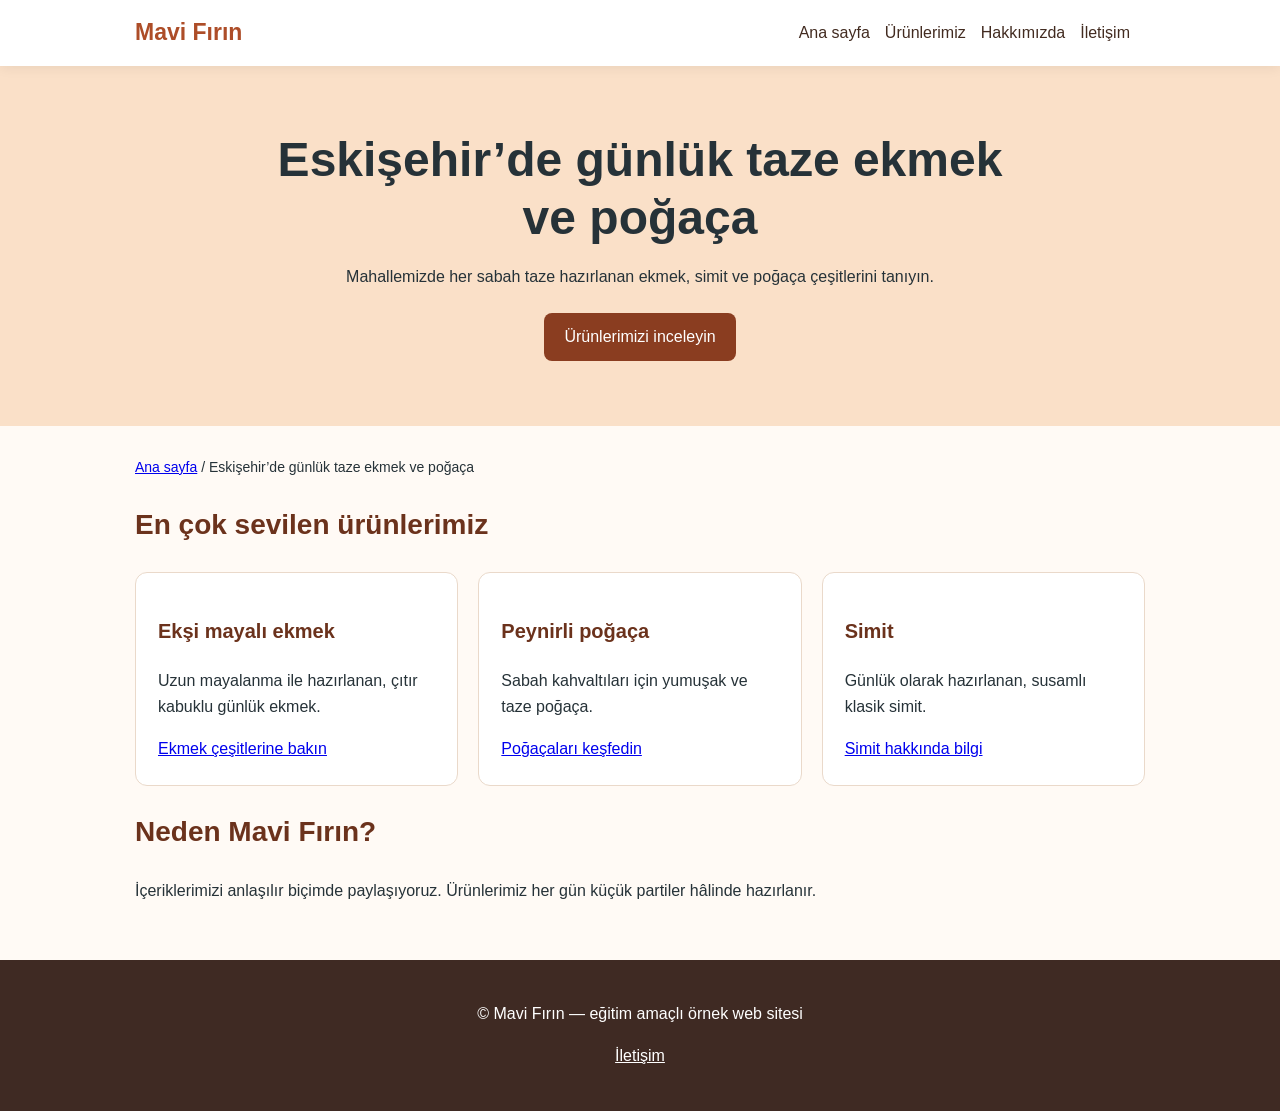
==== index.html @ 0f8dbdda "dosyalar eklendi" ====
<!doctype html><html lang="tr"><head><meta charset="utf-8"><meta name="viewport" content="width=device-width, initial-scale=1"><title>Eskişehir’de Günlük Taze Ekmek ve Poğaça | Mavi Fırın</title><meta name="description" content="Eskişehir’de günlük taze ekmek, simit ve poğaça için Mavi Fırın’ı keşfedin. Ürünlerimizi, çalışma saatlerimizi ve iletişim bilgilerimizi inceleyin."><link rel="stylesheet" href="style.css"><!-- 8. hafta: Google etiketini Analytics arayüzünden alıp BURAYA yerleştirin; gerçek kimlik yazın. --></head><body><header><nav aria-label="Ana menü"><span class="brand">Mavi Fırın</span><div><a href="index.html">Ana sayfa</a><a href="urunler.html">Ürünlerimiz</a><a href="hakkimizda.html">Hakkımızda</a><a href="iletisim.html">İletişim</a></div></nav></header><section class="hero"><h1>Eskişehir’de günlük taze ekmek ve poğaça</h1><p>Mahallemizde her sabah taze hazırlanan ekmek, simit ve poğaça çeşitlerini tanıyın.</p><a class="btn" href="urunler.html">Ürünlerimizi inceleyin</a></section><main><p class="crumb"><a href="index.html">Ana sayfa</a> / Eskişehir’de günlük taze ekmek ve poğaça</p><section><h2>En çok sevilen ürünlerimiz</h2><div class="cards"><article class="card"><h3>Ekşi mayalı ekmek</h3><p>Uzun mayalanma ile hazırlanan, çıtır kabuklu günlük ekmek.</p><a href="urunler.html">Ekmek çeşitlerine bakın</a></article><article class="card"><h3>Peynirli poğaça</h3><p>Sabah kahvaltıları için yumuşak ve taze poğaça.</p><a href="urunler.html">Poğaçaları keşfedin</a></article><article class="card"><h3>Simit</h3><p>Günlük olarak hazırlanan, susamlı klasik simit.</p><a href="urunler.html">Simit hakkında bilgi</a></article></div></section><section><h2>Neden Mavi Fırın?</h2><p>İçeriklerimizi anlaşılır biçimde paylaşıyoruz. Ürünlerimiz her gün küçük partiler hâlinde hazırlanır.</p></section></main><footer><p>© Mavi Fırın — eğitim amaçlı örnek web sitesi</p><p><a href="iletisim.html">İletişim</a></p></footer></body></html>
---- style.css ----
*{box-sizing:border-box}body{margin:0;font-family:Arial,Helvetica,sans-serif;color:#263238;line-height:1.65;background:#fffaf5}header{background:#fff;box-shadow:0 2px 12px #0001;position:sticky;top:0}nav{max-width:1050px;margin:auto;display:flex;justify-content:space-between;align-items:center;gap:18px;padding:14px 20px;flex-wrap:wrap}nav a{color:#422b20;text-decoration:none;margin-right:15px}nav a:hover,nav a:focus{text-decoration:underline}.brand{font-weight:800;font-size:23px;color:#ad4d28}.hero{background:#fae0c8;padding:65px 20px;text-align:center}.hero h1{font-size:clamp(28px,5vw,48px);line-height:1.2;max-width:790px;margin:0 auto 18px}.hero p{max-width:650px;margin:0 auto 22px}.btn{display:inline-block;background:#8a3d20;color:white;padding:11px 20px;border-radius:8px;text-decoration:none}main{max-width:1050px;margin:30px auto;padding:0 20px}h2{font-size:28px;color:#6b321c}h3{font-size:20px;color:#6b321c}.cards{display:grid;grid-template-columns:repeat(auto-fit,minmax(240px,1fr));gap:20px}.card{background:white;padding:22px;border-radius:12px;border:1px solid #ead9ca}.notice{padding:17px;background:#fff1dc;border-left:5px solid #bc702b;margin:25px 0}footer{margin-top:55px;padding:25px;background:#3f2a23;color:#fff;text-align:center}footer a{color:white}.crumb{font-size:14px}label{display:block;margin:15px 0 4px}input,textarea{width:100%;max-width:550px;padding:10px;border:1px solid #987b6c;border-radius:6px}button{background:#8a3d20;color:white;padding:12px;border:0;border-radius:6px;cursor:pointer}@media(max-width:600px){nav{display:block}nav a{display:inline-block;margin:4px 9px 4px 0}.hero{padding:45px 16px}}
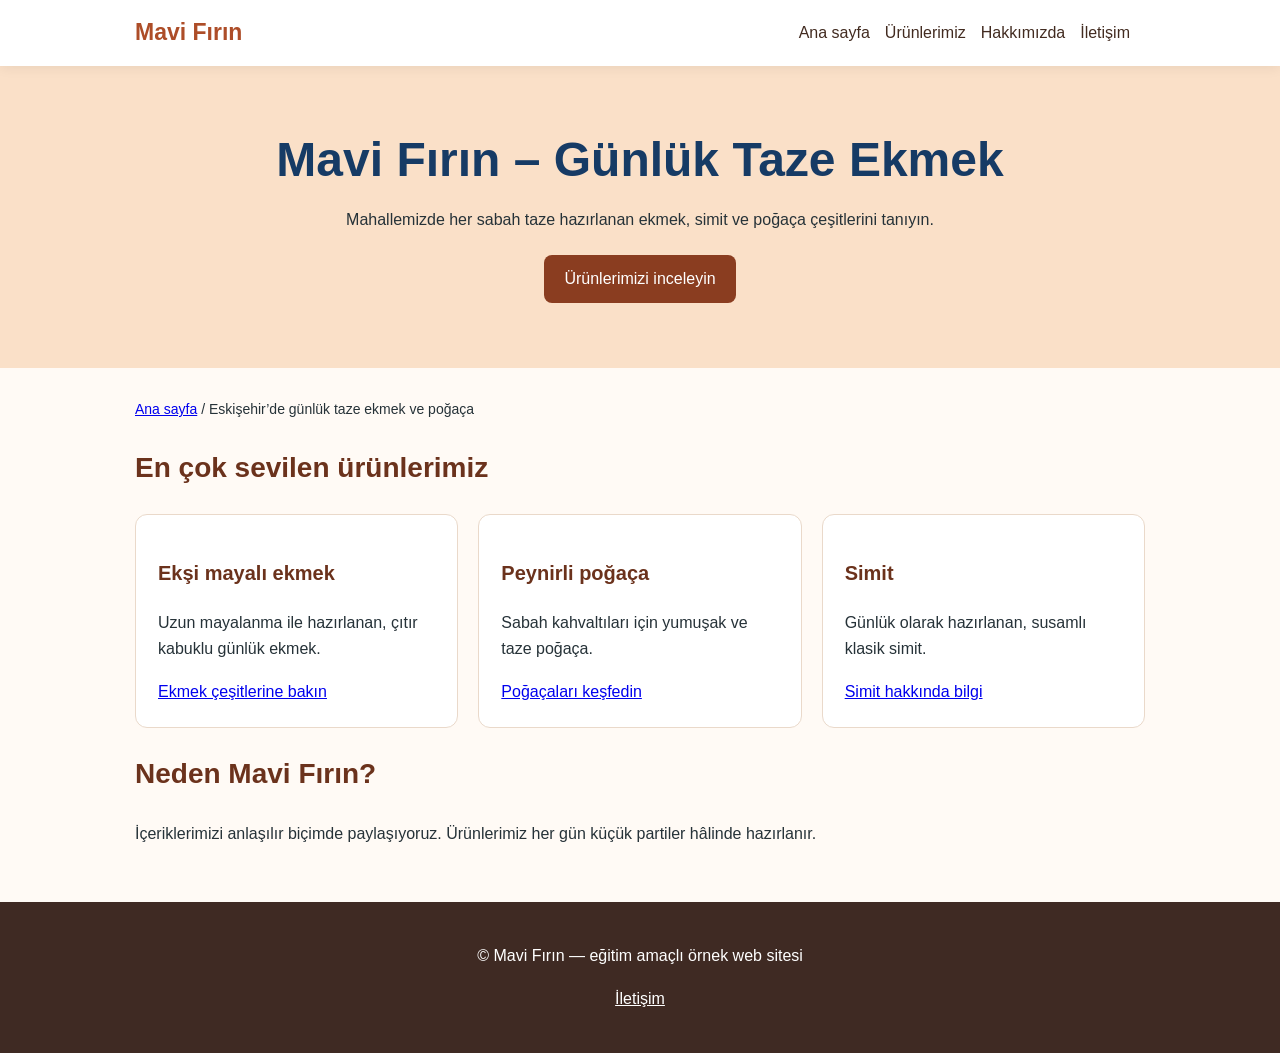
==== commit 0ee51f35: "Ana sayfa basligi, CSS stilleri ve hafta 1-2-3 soru-cevap raporu guncellendi" ====
--- a/index.html
+++ b/index.html
@@ -1 +1 @@
-<!doctype html><html lang="tr"><head><meta charset="utf-8"><meta name="viewport" content="width=device-width, initial-scale=1"><title>Eskişehir’de Günlük Taze Ekmek ve Poğaça | Mavi Fırın</title><meta name="description" content="Eskişehir’de günlük taze ekmek, simit ve poğaça için Mavi Fırın’ı keşfedin. Ürünlerimizi, çalışma saatlerimizi ve iletişim bilgilerimizi inceleyin."><link rel="stylesheet" href="style.css"><!-- 8. hafta: Google etiketini Analytics arayüzünden alıp BURAYA yerleştirin; gerçek kimlik yazın. --></head><body><header><nav aria-label="Ana menü"><span class="brand">Mavi Fırın</span><div><a href="index.html">Ana sayfa</a><a href="urunler.html">Ürünlerimiz</a><a href="hakkimizda.html">Hakkımızda</a><a href="iletisim.html">İletişim</a></div></nav></header><section class="hero"><h1>Eskişehir’de günlük taze ekmek ve poğaça</h1><p>Mahallemizde her sabah taze hazırlanan ekmek, simit ve poğaça çeşitlerini tanıyın.</p><a class="btn" href="urunler.html">Ürünlerimizi inceleyin</a></section><main><p class="crumb"><a href="index.html">Ana sayfa</a> / Eskişehir’de günlük taze ekmek ve poğaça</p><section><h2>En çok sevilen ürünlerimiz</h2><div class="cards"><article class="card"><h3>Ekşi mayalı ekmek</h3><p>Uzun mayalanma ile hazırlanan, çıtır kabuklu günlük ekmek.</p><a href="urunler.html">Ekmek çeşitlerine bakın</a></article><article class="card"><h3>Peynirli poğaça</h3><p>Sabah kahvaltıları için yumuşak ve taze poğaça.</p><a href="urunler.html">Poğaçaları keşfedin</a></article><article class="card"><h3>Simit</h3><p>Günlük olarak hazırlanan, susamlı klasik simit.</p><a href="urunler.html">Simit hakkında bilgi</a></article></div></section><section><h2>Neden Mavi Fırın?</h2><p>İçeriklerimizi anlaşılır biçimde paylaşıyoruz. Ürünlerimiz her gün küçük partiler hâlinde hazırlanır.</p></section></main><footer><p>© Mavi Fırın — eğitim amaçlı örnek web sitesi</p><p><a href="iletisim.html">İletişim</a></p></footer></body></html>+<!doctype html><html lang="tr"><head><meta charset="utf-8"><meta name="viewport" content="width=device-width, initial-scale=1"><title>Eskişehir’de Günlük Taze Ekmek ve Poğaça | Mavi Fırın</title><meta name="description" content="Eskişehir’de günlük taze ekmek, simit ve poğaça için Mavi Fırın’ı keşfedin. Ürünlerimizi, çalışma saatlerimizi ve iletişim bilgilerimizi inceleyin."><link rel="stylesheet" href="style.css"><!-- 8. hafta: Google etiketini Analytics arayüzünden alıp BURAYA yerleştirin; gerçek kimlik yazın. --></head><body><header><nav aria-label="Ana menü"><span class="brand">Mavi Fırın</span><div><a href="index.html">Ana sayfa</a><a href="urunler.html">Ürünlerimiz</a><a href="hakkimizda.html">Hakkımızda</a><a href="iletisim.html">İletişim</a></div></nav></header><section class="hero"><h1>Mavi Fırın – Günlük Taze Ekmek</h1><p>Mahallemizde her sabah taze hazırlanan ekmek, simit ve poğaça çeşitlerini tanıyın.</p><a class="btn" href="urunler.html">Ürünlerimizi inceleyin</a></section><main><p class="crumb"><a href="index.html">Ana sayfa</a> / Eskişehir’de günlük taze ekmek ve poğaça</p><section><h2>En çok sevilen ürünlerimiz</h2><div class="cards"><article class="card"><h3>Ekşi mayalı ekmek</h3><p>Uzun mayalanma ile hazırlanan, çıtır kabuklu günlük ekmek.</p><a href="urunler.html">Ekmek çeşitlerine bakın</a></article><article class="card"><h3>Peynirli poğaça</h3><p>Sabah kahvaltıları için yumuşak ve taze poğaça.</p><a href="urunler.html">Poğaçaları keşfedin</a></article><article class="card"><h3>Simit</h3><p>Günlük olarak hazırlanan, susamlı klasik simit.</p><a href="urunler.html">Simit hakkında bilgi</a></article></div></section><section><h2>Neden Mavi Fırın?</h2><p>İçeriklerimizi anlaşılır biçimde paylaşıyoruz. Ürünlerimiz her gün küçük partiler hâlinde hazırlanır.</p></section></main><footer><p>© Mavi Fırın — eğitim amaçlı örnek web sitesi</p><p><a href="iletisim.html">İletişim</a></p></footer></body></html>
--- a/style.css
+++ b/style.css
@@ -1 +1 @@
-*{box-sizing:border-box}body{margin:0;font-family:Arial,Helvetica,sans-serif;color:#263238;line-height:1.65;background:#fffaf5}header{background:#fff;box-shadow:0 2px 12px #0001;position:sticky;top:0}nav{max-width:1050px;margin:auto;display:flex;justify-content:space-between;align-items:center;gap:18px;padding:14px 20px;flex-wrap:wrap}nav a{color:#422b20;text-decoration:none;margin-right:15px}nav a:hover,nav a:focus{text-decoration:underline}.brand{font-weight:800;font-size:23px;color:#ad4d28}.hero{background:#fae0c8;padding:65px 20px;text-align:center}.hero h1{font-size:clamp(28px,5vw,48px);line-height:1.2;max-width:790px;margin:0 auto 18px}.hero p{max-width:650px;margin:0 auto 22px}.btn{display:inline-block;background:#8a3d20;color:white;padding:11px 20px;border-radius:8px;text-decoration:none}main{max-width:1050px;margin:30px auto;padding:0 20px}h2{font-size:28px;color:#6b321c}h3{font-size:20px;color:#6b321c}.cards{display:grid;grid-template-columns:repeat(auto-fit,minmax(240px,1fr));gap:20px}.card{background:white;padding:22px;border-radius:12px;border:1px solid #ead9ca}.notice{padding:17px;background:#fff1dc;border-left:5px solid #bc702b;margin:25px 0}footer{margin-top:55px;padding:25px;background:#3f2a23;color:#fff;text-align:center}footer a{color:white}.crumb{font-size:14px}label{display:block;margin:15px 0 4px}input,textarea{width:100%;max-width:550px;padding:10px;border:1px solid #987b6c;border-radius:6px}button{background:#8a3d20;color:white;padding:12px;border:0;border-radius:6px;cursor:pointer}@media(max-width:600px){nav{display:block}nav a{display:inline-block;margin:4px 9px 4px 0}.hero{padding:45px 16px}}+*{box-sizing:border-box}body{margin:0;font-family:Arial,Helvetica,sans-serif;color:#263238;line-height:1.65;background:#fffaf5}header{background:#fff;box-shadow:0 2px 12px #0001;position:sticky;top:0}nav{max-width:1050px;margin:auto;display:flex;justify-content:space-between;align-items:center;gap:18px;padding:14px 20px;flex-wrap:wrap}nav a{color:#422b20;text-decoration:none;margin-right:15px}nav a:hover,nav a:focus{text-decoration:underline}.brand{font-weight:800;font-size:23px;color:#ad4d28}.hero{background:#fae0c8;padding:65px 20px;text-align:center}.hero h1{font-size:clamp(28px,5vw,48px);line-height:1.2;max-width:790px;margin:0 auto 18px}.hero p{max-width:650px;margin:0 auto 22px}.btn{display:inline-block;background:#8a3d20;color:white;padding:11px 20px;border-radius:8px;text-decoration:none}main{max-width:1050px;margin:30px auto;padding:0 20px}h2{font-size:28px;color:#6b321c}h3{font-size:20px;color:#6b321c}.cards{display:grid;grid-template-columns:repeat(auto-fit,minmax(240px,1fr));gap:20px}.card{background:white;padding:22px;border-radius:12px;border:1px solid #ead9ca}.notice{padding:17px;background:#fff1dc;border-left:5px solid #bc702b;margin:25px 0}footer{margin-top:55px;padding:25px;background:#3f2a23;color:#fff;text-align:center}footer a{color:white}.crumb{font-size:14px}label{display:block;margin:15px 0 4px}input,textarea{width:100%;max-width:550px;padding:10px;border:1px solid #987b6c;border-radius:6px}button{background:#8a3d20;color:white;padding:12px;border:0;border-radius:6px;cursor:pointer}@media(max-width:600px){nav{display:block}nav a{display:inline-block;margin:4px 9px 4px 0}.hero{padding:45px 16px}}h1{color:#163b65}a{text-decoration:underline}
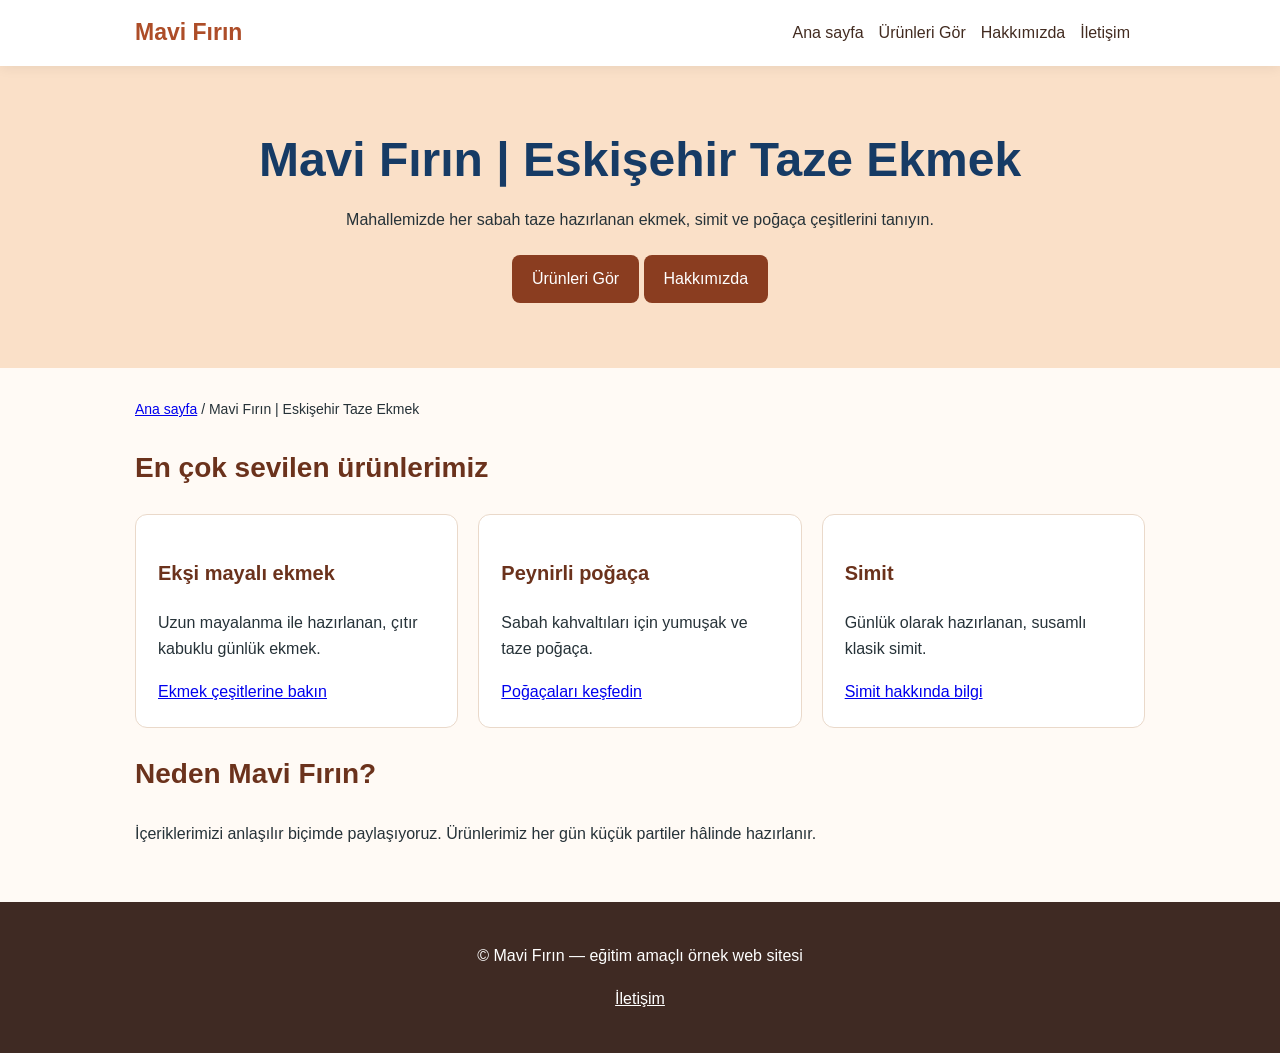
==== commit 844b66f0: "Ana sayfa basligi, CSS stilleri ve hafta 1-2-3 soru-cevap raporu guncellendi" ====
--- a/index.html
+++ b/index.html
@@ -1 +1 @@
-<!doctype html><html lang="tr"><head><meta charset="utf-8"><meta name="viewport" content="width=device-width, initial-scale=1"><title>Eskişehir’de Günlük Taze Ekmek ve Poğaça | Mavi Fırın</title><meta name="description" content="Eskişehir’de günlük taze ekmek, simit ve poğaça için Mavi Fırın’ı keşfedin. Ürünlerimizi, çalışma saatlerimizi ve iletişim bilgilerimizi inceleyin."><link rel="stylesheet" href="style.css"><!-- 8. hafta: Google etiketini Analytics arayüzünden alıp BURAYA yerleştirin; gerçek kimlik yazın. --></head><body><header><nav aria-label="Ana menü"><span class="brand">Mavi Fırın</span><div><a href="index.html">Ana sayfa</a><a href="urunler.html">Ürünlerimiz</a><a href="hakkimizda.html">Hakkımızda</a><a href="iletisim.html">İletişim</a></div></nav></header><section class="hero"><h1>Mavi Fırın – Günlük Taze Ekmek</h1><p>Mahallemizde her sabah taze hazırlanan ekmek, simit ve poğaça çeşitlerini tanıyın.</p><a class="btn" href="urunler.html">Ürünlerimizi inceleyin</a></section><main><p class="crumb"><a href="index.html">Ana sayfa</a> / Eskişehir’de günlük taze ekmek ve poğaça</p><section><h2>En çok sevilen ürünlerimiz</h2><div class="cards"><article class="card"><h3>Ekşi mayalı ekmek</h3><p>Uzun mayalanma ile hazırlanan, çıtır kabuklu günlük ekmek.</p><a href="urunler.html">Ekmek çeşitlerine bakın</a></article><article class="card"><h3>Peynirli poğaça</h3><p>Sabah kahvaltıları için yumuşak ve taze poğaça.</p><a href="urunler.html">Poğaçaları keşfedin</a></article><article class="card"><h3>Simit</h3><p>Günlük olarak hazırlanan, susamlı klasik simit.</p><a href="urunler.html">Simit hakkında bilgi</a></article></div></section><section><h2>Neden Mavi Fırın?</h2><p>İçeriklerimizi anlaşılır biçimde paylaşıyoruz. Ürünlerimiz her gün küçük partiler hâlinde hazırlanır.</p></section></main><footer><p>© Mavi Fırın — eğitim amaçlı örnek web sitesi</p><p><a href="iletisim.html">İletişim</a></p></footer></body></html>+<!doctype html><html lang="tr"><head><meta charset="utf-8"><meta name="viewport" content="width=device-width, initial-scale=1"><title>Eskişehir’de Günlük Taze Ekmek ve Poğaça | Mavi Fırın</title><meta name="description" content="Eskişehir’de günlük taze ekmek, simit ve poğaça için Mavi Fırın’ı keşfedin. Ürünlerimizi, çalışma saatlerimizi ve iletişim bilgilerimizi inceleyin."><link rel="stylesheet" href="style.css"><!-- 8. hafta: Google etiketini Analytics arayüzünden alıp BURAYA yerleştirin; gerçek kimlik yazın. --></head><body><header><nav aria-label="Ana menü"><span class="brand">Mavi Fırın</span><div><a href="index.html">Ana sayfa</a><a href="urunler.html">Ürünleri Gör</a><a href="hakkimizda.html">Hakkımızda</a><a href="iletisim.html">İletişim</a></div></nav></header><section class="hero"><h1>Mavi Fırın | Eskişehir Taze Ekmek</h1><p>Mahallemizde her sabah taze hazırlanan ekmek, simit ve poğaça çeşitlerini tanıyın.</p><a class="btn" href="urunler.html">Ürünleri Gör</a> <a class="btn" href="hakkimizda.html">Hakkımızda</a></section><main><p class="crumb"><a href="index.html">Ana sayfa</a> / Mavi Fırın | Eskişehir Taze Ekmek</p><section><h2>En çok sevilen ürünlerimiz</h2><div class="cards"><article class="card"><h3>Ekşi mayalı ekmek</h3><p>Uzun mayalanma ile hazırlanan, çıtır kabuklu günlük ekmek.</p><a href="urunler.html">Ekmek çeşitlerine bakın</a></article><article class="card"><h3>Peynirli poğaça</h3><p>Sabah kahvaltıları için yumuşak ve taze poğaça.</p><a href="urunler.html">Poğaçaları keşfedin</a></article><article class="card"><h3>Simit</h3><p>Günlük olarak hazırlanan, susamlı klasik simit.</p><a href="urunler.html">Simit hakkında bilgi</a></article></div></section><section><h2>Neden Mavi Fırın?</h2><p>İçeriklerimizi anlaşılır biçimde paylaşıyoruz. Ürünlerimiz her gün küçük partiler hâlinde hazırlanır.</p></section></main><footer><p>© Mavi Fırın — eğitim amaçlı örnek web sitesi</p><p><a href="iletisim.html">İletişim</a></p></footer></body></html>
